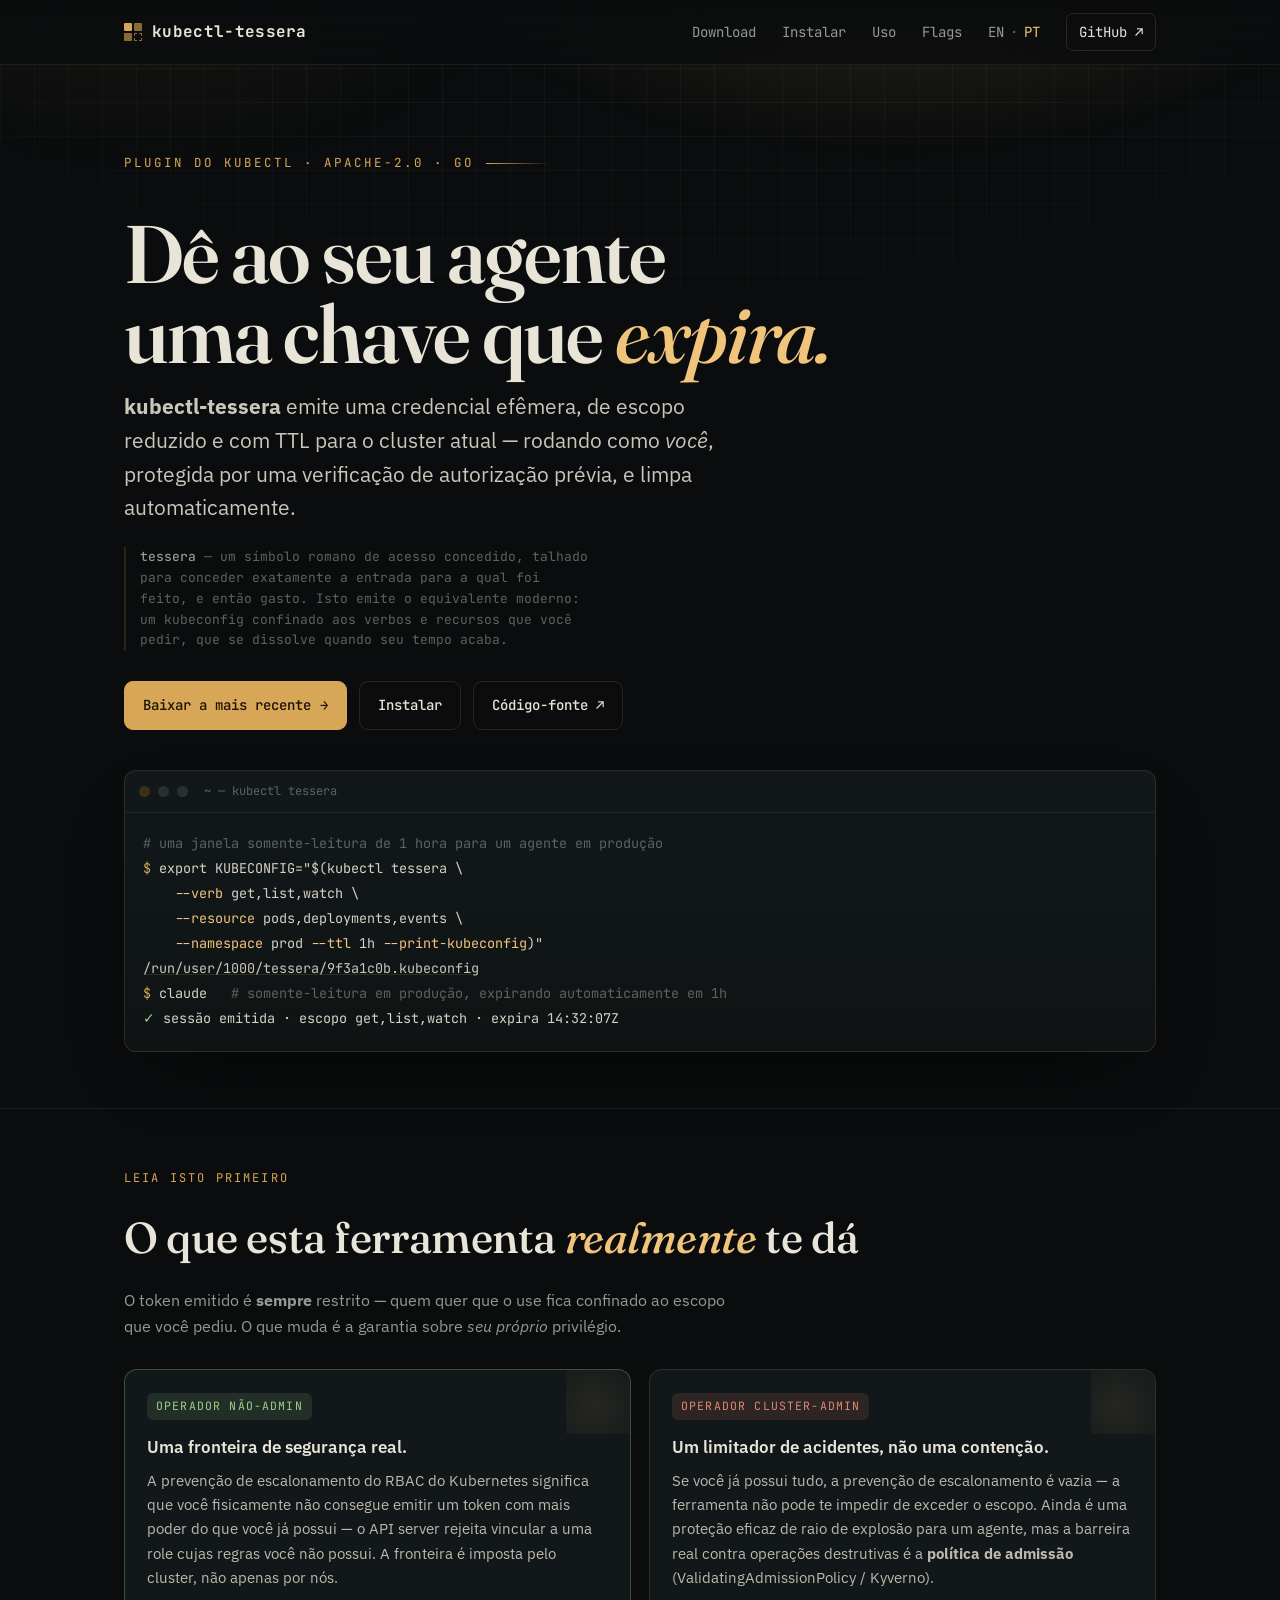
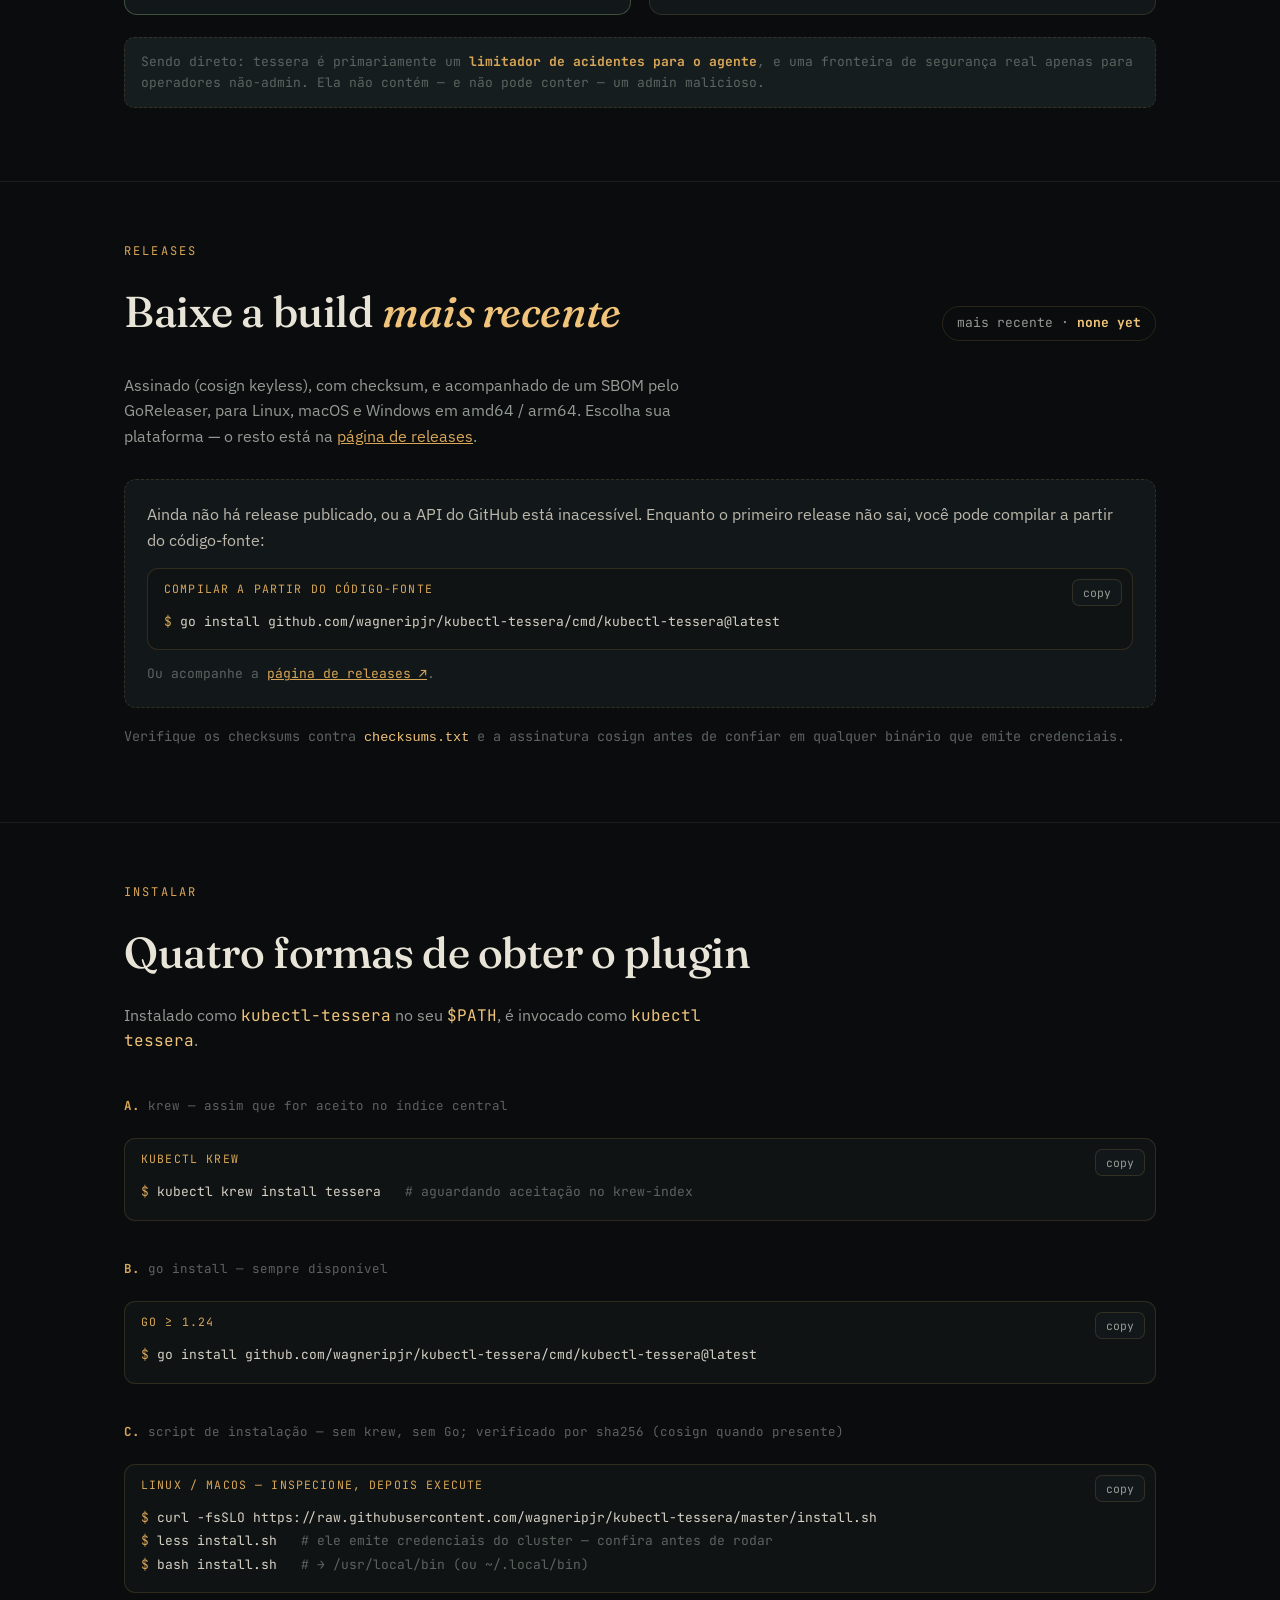
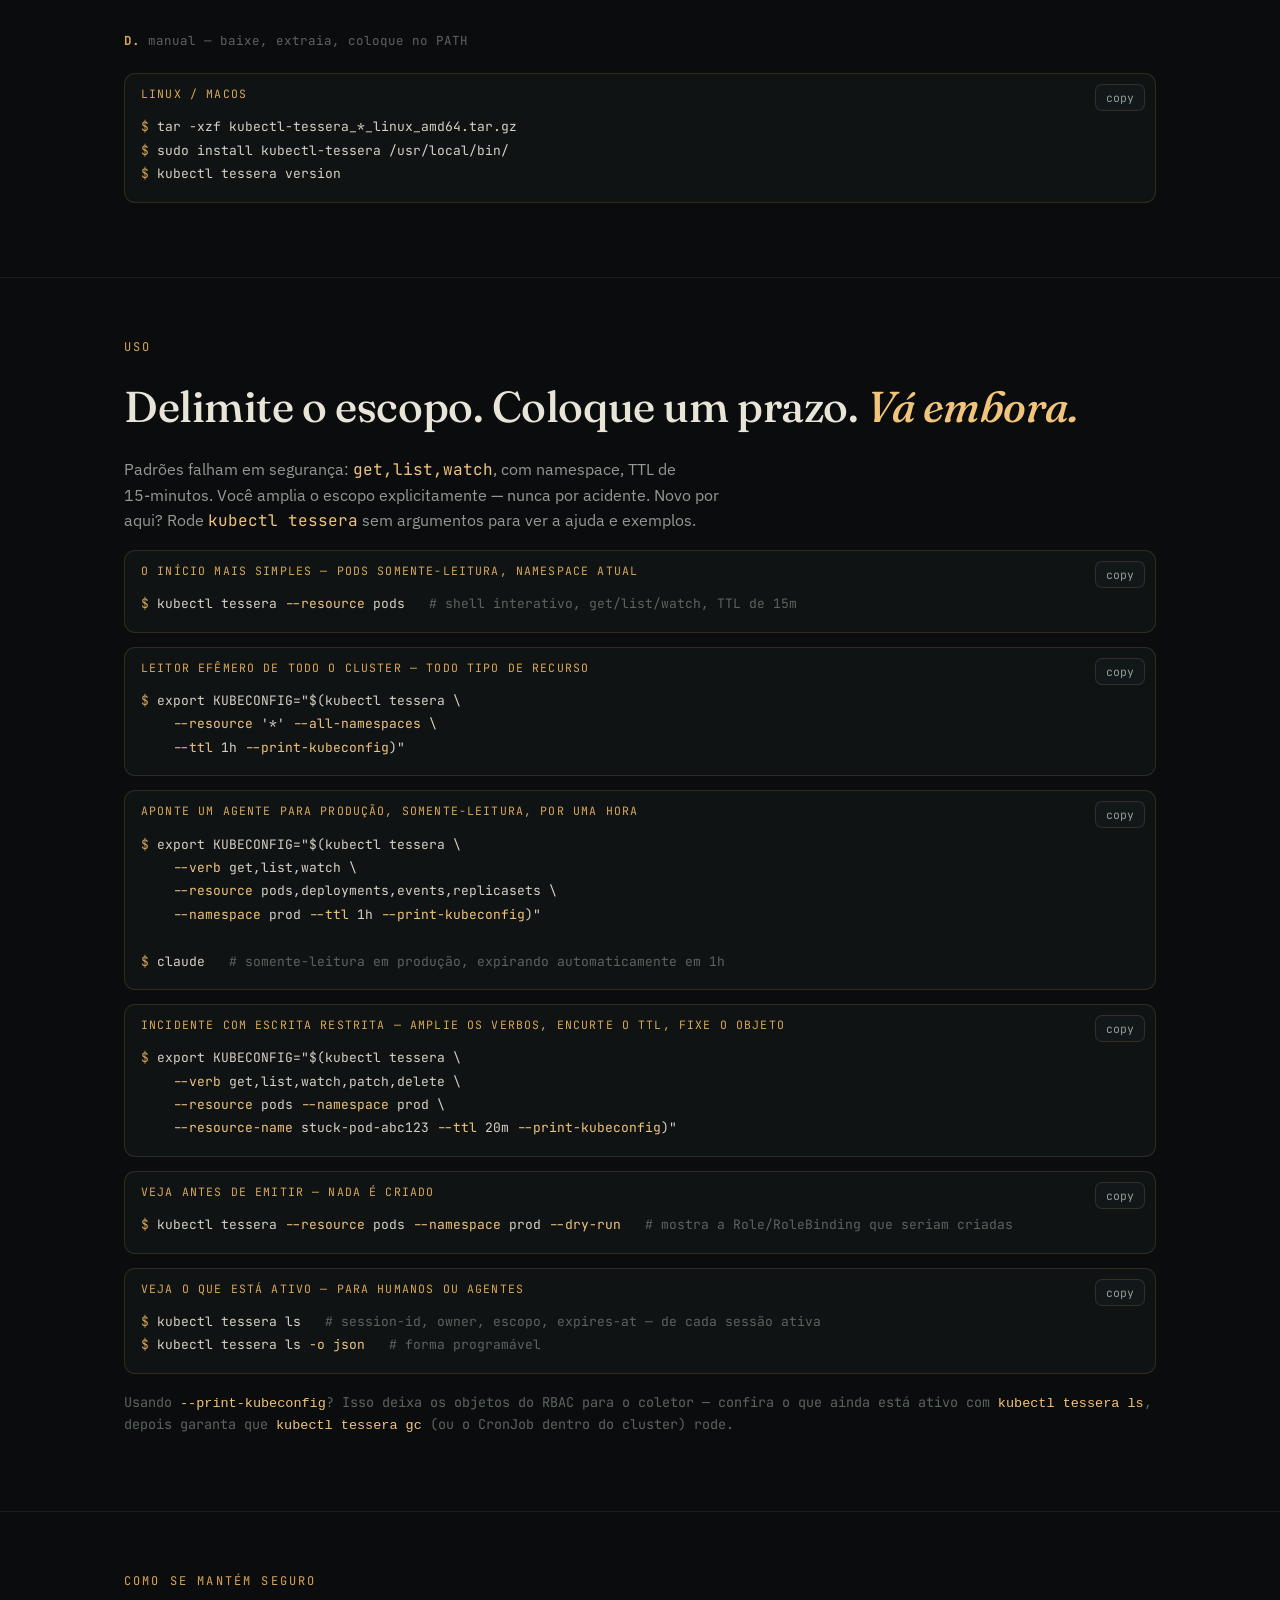
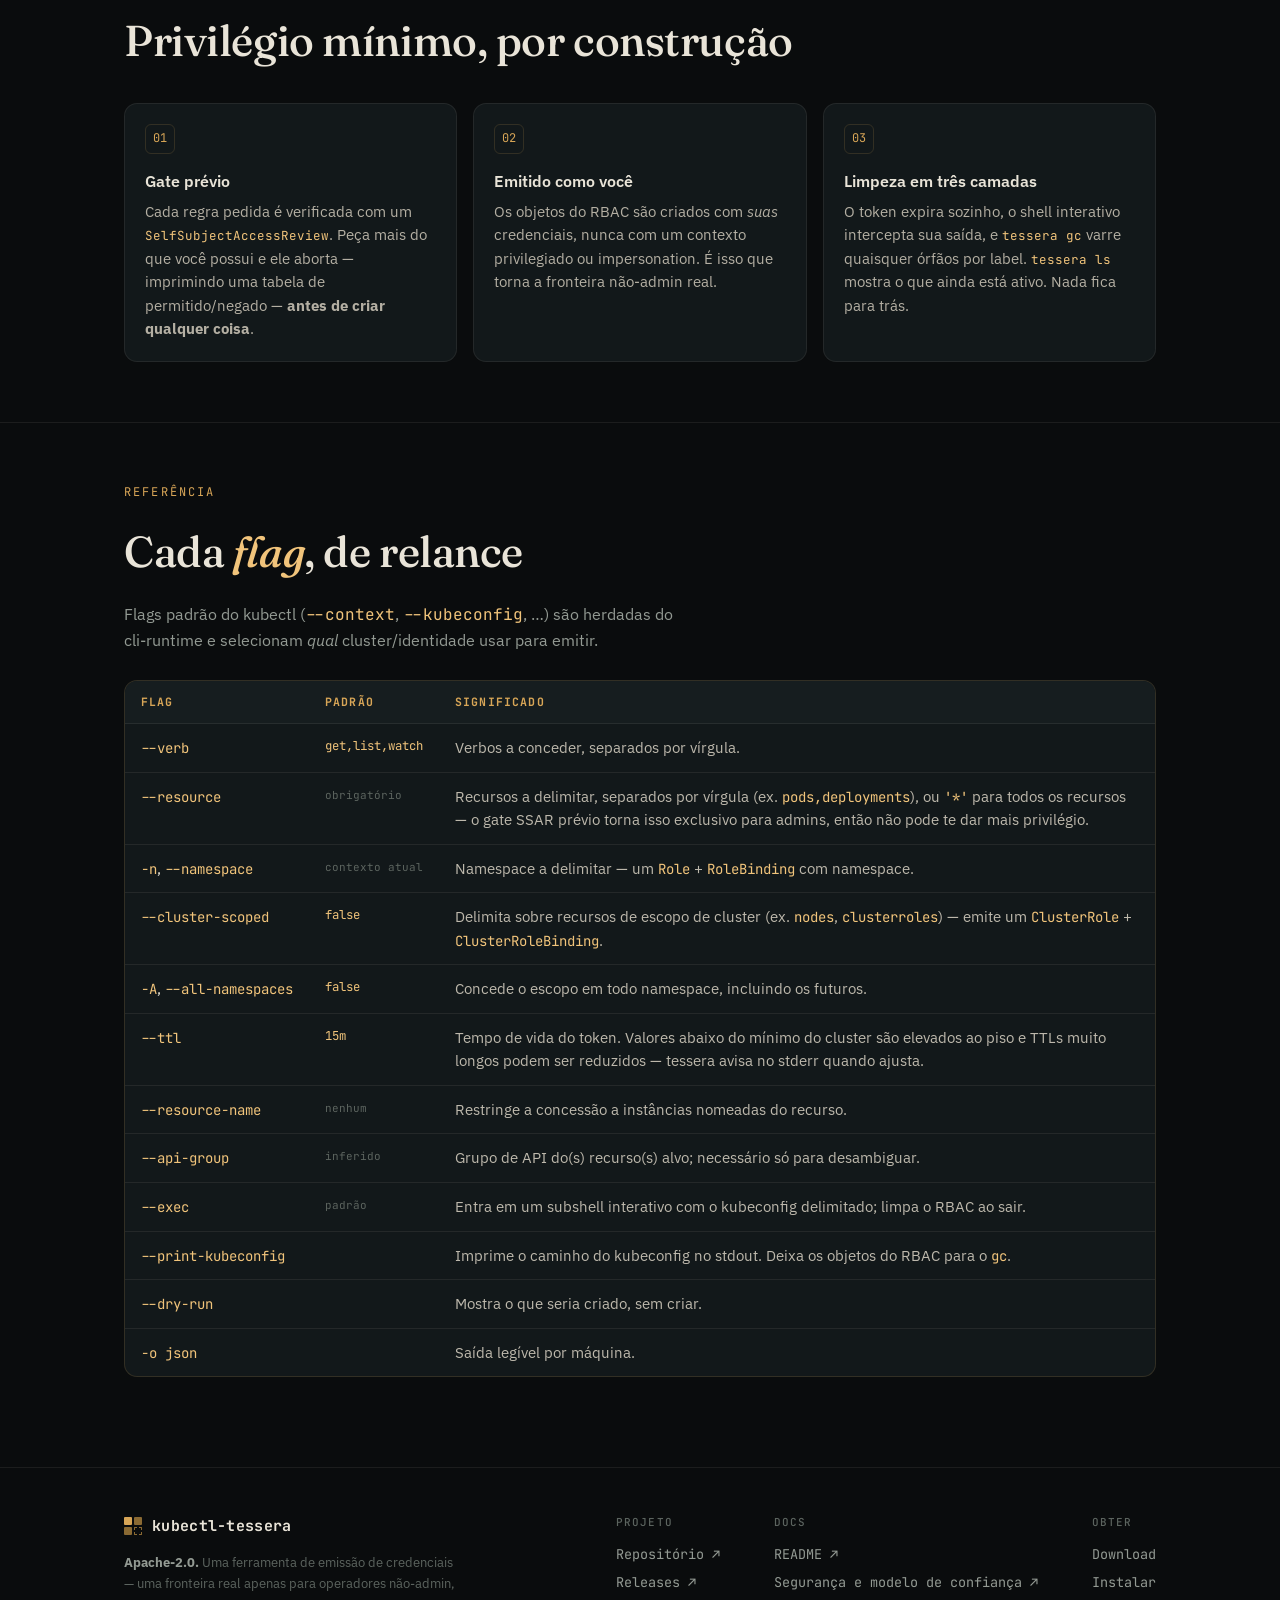
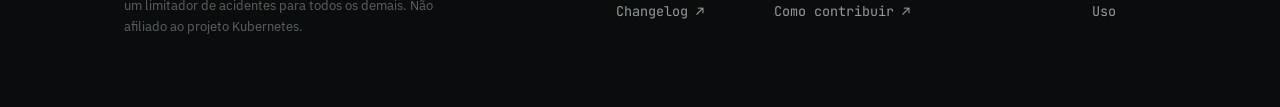
==== site/pt-br/index.html @ c0b5199f "docs: fix stale site content and add pt-BR translation Site had drifted from the shipped tool: tesse" ====
<!doctype html>
<html lang="pt-BR">
<head>
<meta charset="utf-8" />
<meta name="viewport" content="width=device-width, initial-scale=1" />
<title>kubectl-tessera — credenciais Kubernetes efêmeras e de escopo reduzido</title>
<meta name="description" content="Um plugin do kubectl que emite credenciais Kubernetes efêmeras, de escopo reduzido e com TTL — como o usuário que o invoca, com um gate de autorização prévio e limpeza automática." />
<meta property="og:title" content="kubectl-tessera" />
<meta property="og:description" content="Dê ao seu agente uma chave que expira. Kubeconfigs efêmeros, de privilégio mínimo e autolimpantes." />
<meta property="og:type" content="website" />
<link rel="preconnect" href="https://fonts.googleapis.com" />
<link rel="preconnect" href="https://fonts.gstatic.com" crossorigin />
<link href="https://fonts.googleapis.com/css2?family=Fraunces:opsz,wght@9..144,400;9..144,500;9..144,600;9..144,900&family=IBM+Plex+Sans:wght@400;500;600&family=JetBrains+Mono:wght@400;500;700&display=swap" rel="stylesheet" />
<link rel="stylesheet" href="../assets/tessera.css" />
<link rel="alternate" hreflang="en" href="https://wagneripjr.github.io/kubectl-tessera/" />
<link rel="alternate" hreflang="pt-BR" href="https://wagneripjr.github.io/kubectl-tessera/pt-br/" />
<link rel="alternate" hreflang="x-default" href="https://wagneripjr.github.io/kubectl-tessera/" />
</head>
<body>

<header class="nav">
  <div class="wrap">
    <a class="brand" href="#top"><span class="glyph"><i></i><i></i><i></i><i></i></span>kubectl&#8209;tessera</a>
    <nav>
      <a href="#download" class="hide-sm">Download</a>
      <a href="#install" class="hide-sm">Instalar</a>
      <a href="#usage" class="hide-sm">Uso</a>
      <a href="#flags" class="hide-sm">Flags</a>
      <span class="lang"><a href="../">EN</a> &#183; <span class="active">PT</span></span>
      <a class="ghub" href="https://github.com/wagneripjr/kubectl-tessera" target="_blank" rel="noopener">GitHub &#8599;</a>
    </nav>
  </div>
</header>

<main id="top">
  <!-- HERO -->
  <section class="hero"><div class="wrap">
    <div class="eyebrow rise">plugin do kubectl &#183; Apache&#8209;2.0 &#183; Go</div>
    <h1 class="rise" style="animation-delay:.05s">Dê ao seu agente<br>uma chave que <em>expira.</em></h1>
    <p class="lede rise" style="animation-delay:.12s">
      <b>kubectl&#8209;tessera</b> emite uma credencial efêmera, de escopo reduzido e com TTL para o cluster
      atual &#8212; rodando como <em>você</em>, protegida por uma verificação de autorização prévia, e limpa automaticamente.
    </p>
    <p class="etymtag rise" style="animation-delay:.18s">
      <b>tessera</b> &#8212; um símbolo romano de acesso concedido, talhado para conceder exatamente a entrada
      para a qual foi feito, e então gasto. Isto emite o equivalente moderno: um kubeconfig confinado aos
      verbos e recursos que você pedir, que se dissolve quando seu tempo acaba.
    </p>
    <div class="cta rise" style="animation-delay:.24s">
      <a class="btn primary" href="#download">Baixar a mais recente <span class="arr">&#8594;</span></a>
      <a class="btn ghost" href="#install">Instalar</a>
      <a class="btn ghost" href="https://github.com/wagneripjr/kubectl-tessera" target="_blank" rel="noopener">Código&#8209;fonte &#8599;</a>
    </div>

    <div class="term rise" style="animation-delay:.32s" aria-hidden="true">
      <div class="bar"><span class="dot a"></span><span class="dot"></span><span class="dot"></span>
        <span class="name">~ &#8212; kubectl tessera</span></div>
<pre><span class="cmt"># uma janela somente-leitura de 1 hora para um agente em produção</span>
<span class="pmpt">$</span> export KUBECONFIG="$(kubectl tessera \
    <span class="flag">--verb</span> get,list,watch \
    <span class="flag">--resource</span> pods,deployments,events \
    <span class="flag">--namespace</span> prod <span class="flag">--ttl</span> 1h <span class="flag">--print-kubeconfig</span>)"
<span class="path">/run/user/1000/tessera/9f3a1c0b.kubeconfig</span>
<span class="pmpt">$</span> claude   <span class="cmt"># somente-leitura em produção, expirando automaticamente em 1h</span>
<span class="ok">&#10003;</span> sessão emitida &#183; escopo get,list,watch &#183; expira 14:32:07Z</pre>
    </div>
  </div></section>

  <!-- CAVEAT / TRUST MODEL -->
  <section class="blk" id="trust"><div class="wrap">
    <div class="kicker">Leia isto primeiro</div>
    <h2>O que esta ferramenta <em>realmente</em> te dá</h2>
    <p class="sub">O token emitido é <b>sempre</b> restrito &#8212; quem quer que o use fica confinado ao escopo
      que você pediu. O que muda é a garantia sobre <i>seu próprio</i> privilégio.</p>
    <div class="trust">
      <div class="card good"><div class="corner"></div>
        <span class="tag">operador não&#8209;admin</span>
        <h3>Uma fronteira de segurança real.</h3>
        <p>A prevenção de escalonamento do RBAC do Kubernetes significa que você fisicamente não consegue
          emitir um token com mais poder do que você já possui &#8212; o API server rejeita vincular a uma
          role cujas regras você não possui. A fronteira é imposta pelo cluster, não apenas por nós.</p>
      </div>
      <div class="card warn"><div class="corner"></div>
        <span class="tag">operador cluster&#8209;admin</span>
        <h3>Um limitador de acidentes, não uma contenção.</h3>
        <p>Se você já possui tudo, a prevenção de escalonamento é vazia &#8212; a ferramenta não pode te
          impedir de exceder o escopo. Ainda é uma proteção eficaz de raio de explosão para um agente, mas
          a barreira real contra operações destrutivas é a <b>política de admissão</b> (ValidatingAdmissionPolicy / Kyverno).</p>
      </div>
    </div>
    <p class="honest">Sendo direto: tessera é primariamente um <b>limitador de acidentes para o agente</b>, e
      uma fronteira de segurança real apenas para operadores não&#8209;admin. Ela não contém &#8212; e não pode conter &#8212; um admin malicioso.</p>
  </div></section>

  <!-- DOWNLOAD -->
  <section class="blk" id="download"><div class="wrap">
    <div class="kicker">Releases</div>
    <div class="dlhead">
      <h2>Baixe a build <em>mais recente</em></h2>
      <span class="verbadge" id="verbadge">mais recente&nbsp;&#183;&nbsp;<b id="vertag">verificando&#8230;</b></span>
    </div>
    <p class="sub">Assinado (cosign keyless), com checksum, e acompanhado de um SBOM pelo GoReleaser, para
      Linux, macOS e Windows em amd64 / arm64. Escolha sua plataforma &#8212; o resto está na
      <a href="https://github.com/wagneripjr/kubectl-tessera/releases/latest" target="_blank" rel="noopener" style="color:var(--bronze);text-decoration:underline">página de releases</a>.</p>

    <div id="dlgrid" aria-live="polite"></div>

    <div id="dlfallback">
      <p style="margin:0 0 10px;color:#bdb8ac">Ainda não há release publicado, ou a API do GitHub está
        inacessível. Enquanto o primeiro release não sai, você pode compilar a partir do código&#8209;fonte:</p>
      <div class="cmd"><div class="lbl">compilar a partir do código&#8209;fonte</div>
        <button class="copy" data-copy="go install github.com/wagneripjr/kubectl-tessera/cmd/kubectl-tessera@latest">copy</button>
<pre><span class="pmpt">$</span> go install github.com/wagneripjr/kubectl-tessera/cmd/kubectl-tessera@latest</pre></div>
      <p style="margin:6px 0 0;font-family:var(--mono);font-size:13px;color:var(--faint)">
        Ou acompanhe a <a href="https://github.com/wagneripjr/kubectl-tessera/releases" target="_blank" rel="noopener" style="color:var(--bronze);text-decoration:underline">página de releases &#8599;</a>.</p>
    </div>
    <p class="dlnote">Verifique os checksums contra <code>checksums.txt</code> e a assinatura cosign antes
      de confiar em qualquer binário que emite credenciais.</p>
  </div></section>

  <!-- INSTALL -->
  <section class="blk" id="install"><div class="wrap">
    <div class="kicker">Instalar</div>
    <h2>Quatro formas de obter o plugin</h2>
    <p class="sub">Instalado como <code style="font-family:var(--mono);color:var(--bronze-bright)">kubectl-tessera</code>
      no seu <code style="font-family:var(--mono);color:var(--bronze-bright)">$PATH</code>, é invocado como
      <code style="font-family:var(--mono);color:var(--bronze-bright)">kubectl tessera</code>.</p>

    <div class="imethods">
      <div class="istep"><b>A.</b> krew &#8212; assim que for aceito no índice central</div>
      <div class="cmd"><div class="lbl">kubectl krew</div>
        <button class="copy" data-copy="kubectl krew install tessera">copy</button>
<pre><span class="pmpt">$</span> kubectl krew install tessera   <span class="cmt"># aguardando aceitação no krew-index</span></pre></div>

      <div class="istep"><b>B.</b> go install &#8212; sempre disponível</div>
      <div class="cmd"><div class="lbl">go &#8805; 1.24</div>
        <button class="copy" data-copy="go install github.com/wagneripjr/kubectl-tessera/cmd/kubectl-tessera@latest">copy</button>
<pre><span class="pmpt">$</span> go install github.com/wagneripjr/kubectl-tessera/cmd/kubectl-tessera@latest</pre></div>

      <div class="istep"><b>C.</b> script de instalação &#8212; sem krew, sem Go; verificado por sha256 (cosign quando presente)</div>
      <div class="cmd"><div class="lbl">linux / macOS &#8212; inspecione, depois execute</div>
        <button class="copy" data-copy="curl -fsSLO https://raw.githubusercontent.com/wagneripjr/kubectl-tessera/master/install.sh&#10;less install.sh&#10;bash install.sh">copy</button>
<pre><span class="pmpt">$</span> curl -fsSLO https://raw.githubusercontent.com/wagneripjr/kubectl-tessera/master/install.sh
<span class="pmpt">$</span> less install.sh   <span class="cmt"># ele emite credenciais do cluster &#8212; confira antes de rodar</span>
<span class="pmpt">$</span> bash install.sh   <span class="cmt"># &#8594; /usr/local/bin (ou ~/.local/bin)</span></pre></div>

      <div class="istep"><b>D.</b> manual &#8212; baixe, extraia, coloque no PATH</div>
      <div class="cmd"><div class="lbl">linux / macOS</div>
        <button class="copy" data-copy="tar -xzf kubectl-tessera_*_linux_amd64.tar.gz&#10;sudo install kubectl-tessera /usr/local/bin/&#10;kubectl tessera version">copy</button>
<pre><span class="pmpt">$</span> tar -xzf kubectl-tessera_*_linux_amd64.tar.gz
<span class="pmpt">$</span> sudo install kubectl-tessera /usr/local/bin/
<span class="pmpt">$</span> kubectl tessera version</pre></div>
    </div>
  </div></section>

  <!-- USAGE -->
  <section class="blk" id="usage"><div class="wrap">
    <div class="kicker">Uso</div>
    <h2>Delimite o escopo. Coloque um prazo. <em>Vá embora.</em></h2>
    <p class="sub">Padrões falham em segurança: <code style="font-family:var(--mono);color:var(--bronze-bright)">get,list,watch</code>,
      com namespace, TTL de 15&#8209;minutos. Você amplia o escopo explicitamente &#8212; nunca por acidente.
      Novo por aqui? Rode <code style="font-family:var(--mono);color:var(--bronze-bright)">kubectl tessera</code> sem argumentos para ver a ajuda e exemplos.</p>

    <div class="cmd"><div class="lbl">o início mais simples &#8212; pods somente&#8209;leitura, namespace atual</div>
      <button class="copy" data-copy="kubectl tessera --resource pods">copy</button>
<pre><span class="pmpt">$</span> kubectl tessera <span class="flag">--resource</span> pods   <span class="cmt"># shell interativo, get/list/watch, TTL de 15m</span></pre></div>

    <div class="cmd"><div class="lbl">leitor efêmero de todo o cluster &#8212; todo tipo de recurso</div>
      <button class="copy" data-copy="export KUBECONFIG=&quot;$(kubectl tessera \&#10;  --resource '*' --all-namespaces \&#10;  --ttl 1h --print-kubeconfig)&quot;">copy</button>
<pre><span class="pmpt">$</span> export KUBECONFIG="$(kubectl tessera \
    <span class="flag">--resource</span> '*' <span class="flag">--all-namespaces</span> \
    <span class="flag">--ttl</span> 1h <span class="flag">--print-kubeconfig</span>)"</pre></div>

    <div class="cmd"><div class="lbl">aponte um agente para produção, somente&#8209;leitura, por uma hora</div>
      <button class="copy" data-copy="export KUBECONFIG=&quot;$(kubectl tessera \&#10;  --verb get,list,watch \&#10;  --resource pods,deployments,events,replicasets \&#10;  --namespace prod --ttl 1h --print-kubeconfig)&quot;&#10;&#10;claude">copy</button>
<pre><span class="pmpt">$</span> export KUBECONFIG="$(kubectl tessera \
    <span class="flag">--verb</span> get,list,watch \
    <span class="flag">--resource</span> pods,deployments,events,replicasets \
    <span class="flag">--namespace</span> prod <span class="flag">--ttl</span> 1h <span class="flag">--print-kubeconfig</span>)"

<span class="pmpt">$</span> claude   <span class="cmt"># somente-leitura em produção, expirando automaticamente em 1h</span></pre></div>

    <div class="cmd"><div class="lbl">incidente com escrita restrita &#8212; amplie os verbos, encurte o TTL, fixe o objeto</div>
      <button class="copy" data-copy="export KUBECONFIG=&quot;$(kubectl tessera \&#10;  --verb get,list,watch,patch,delete \&#10;  --resource pods --namespace prod \&#10;  --resource-name stuck-pod-abc123 --ttl 20m --print-kubeconfig)&quot;">copy</button>
<pre><span class="pmpt">$</span> export KUBECONFIG="$(kubectl tessera \
    <span class="flag">--verb</span> get,list,watch,patch,delete \
    <span class="flag">--resource</span> pods <span class="flag">--namespace</span> prod \
    <span class="flag">--resource-name</span> stuck-pod-abc123 <span class="flag">--ttl</span> 20m <span class="flag">--print-kubeconfig</span>)"</pre></div>

    <div class="cmd"><div class="lbl">veja antes de emitir &#8212; nada é criado</div>
      <button class="copy" data-copy="kubectl tessera --resource pods --namespace prod --dry-run">copy</button>
<pre><span class="pmpt">$</span> kubectl tessera <span class="flag">--resource</span> pods <span class="flag">--namespace</span> prod <span class="flag">--dry-run</span>   <span class="cmt"># mostra a Role/RoleBinding que seriam criadas</span></pre></div>

    <div class="cmd"><div class="lbl">veja o que está ativo &#8212; para humanos ou agentes</div>
      <button class="copy" data-copy="kubectl tessera ls&#10;kubectl tessera ls -o json">copy</button>
<pre><span class="pmpt">$</span> kubectl tessera ls   <span class="cmt"># session-id, owner, escopo, expires-at &#8212; de cada sessão ativa</span>
<span class="pmpt">$</span> kubectl tessera ls <span class="flag">-o json</span>   <span class="cmt"># forma programável</span></pre></div>

    <p class="dlnote">Usando <code>--print-kubeconfig</code>? Isso deixa os objetos do RBAC para o coletor
      &#8212; confira o que ainda está ativo com <code>kubectl tessera ls</code>,
      depois garanta que <code>kubectl tessera gc</code>
      (ou o CronJob dentro do cluster) rode.</p>
  </div></section>

  <!-- HOW -->
  <section class="blk" id="how"><div class="wrap">
    <div class="kicker">Como se mantém seguro</div>
    <h2>Privilégio mínimo, por construção</h2>
    <div class="tiles">
      <div class="tile"><div class="n">01</div><h4>Gate prévio</h4>
        <p>Cada regra pedida é verificada com um <code>SelfSubjectAccessReview</code>. Peça mais do que
          você possui e ele aborta &#8212; imprimindo uma tabela de permitido/negado &#8212; <b>antes de criar qualquer coisa</b>.</p></div>
      <div class="tile"><div class="n">02</div><h4>Emitido como você</h4>
        <p>Os objetos do RBAC são criados com <i>suas</i> credenciais, nunca com um contexto privilegiado
          ou impersonation. É isso que torna a fronteira não&#8209;admin real.</p></div>
      <div class="tile"><div class="n">03</div><h4>Limpeza em três camadas</h4>
        <p>O token expira sozinho, o shell interativo intercepta sua saída, e <code>tessera gc</code> varre
          quaisquer órfãos por label. <code>tessera ls</code> mostra o que ainda está ativo. Nada fica para trás.</p></div>
    </div>
  </div></section>

  <!-- FLAGS -->
  <section class="blk" id="flags"><div class="wrap">
    <div class="kicker">Referência</div>
    <h2>Cada <em>flag</em>, de relance</h2>
    <p class="sub">Flags padrão do kubectl (<code style="font-family:var(--mono);color:var(--bronze-bright)">--context</code>,
      <code style="font-family:var(--mono);color:var(--bronze-bright)">--kubeconfig</code>, &#8230;) são herdadas do
      cli&#8209;runtime e selecionam <i>qual</i> cluster/identidade usar para emitir.</p>
    <div class="flagtable-wrap">
      <table class="flagtable">
        <thead><tr><th>Flag</th><th>Padrão</th><th>Significado</th></tr></thead>
        <tbody>
          <tr><td><code>--verb</code></td><td><code>get,list,watch</code></td><td>Verbos a conceder, separados por vírgula.</td></tr>
          <tr><td><code>--resource</code></td><td><i>obrigatório</i></td><td>Recursos a delimitar, separados por vírgula (ex. <code>pods,deployments</code>), ou <code>'*'</code> para todos os recursos &#8212; o gate SSAR prévio torna isso exclusivo para admins, então não pode te dar mais privilégio.</td></tr>
          <tr><td><code>-n</code>, <code>--namespace</code></td><td><i>contexto atual</i></td><td>Namespace a delimitar &#8212; um <code>Role</code> + <code>RoleBinding</code> com namespace.</td></tr>
          <tr><td><code>--cluster-scoped</code></td><td><code>false</code></td><td>Delimita sobre recursos de escopo de cluster (ex. <code>nodes</code>, <code>clusterroles</code>) &#8212; emite um <code>ClusterRole</code> + <code>ClusterRoleBinding</code>.</td></tr>
          <tr><td><code>-A</code>, <code>--all-namespaces</code></td><td><code>false</code></td><td>Concede o escopo em todo namespace, incluindo os futuros.</td></tr>
          <tr><td><code>--ttl</code></td><td><code>15m</code></td><td>Tempo de vida do token. Valores abaixo do mínimo do cluster são elevados ao piso e TTLs muito longos podem ser reduzidos &#8212; tessera avisa no stderr quando ajusta.</td></tr>
          <tr><td><code>--resource-name</code></td><td><i>nenhum</i></td><td>Restringe a concessão a instâncias nomeadas do recurso.</td></tr>
          <tr><td><code>--api-group</code></td><td><i>inferido</i></td><td>Grupo de API do(s) recurso(s) alvo; necessário só para desambiguar.</td></tr>
          <tr><td><code>--exec</code></td><td><i>padrão</i></td><td>Entra em um subshell interativo com o kubeconfig delimitado; limpa o RBAC ao sair.</td></tr>
          <tr><td><code>--print-kubeconfig</code></td><td></td><td>Imprime o caminho do kubeconfig no stdout. Deixa os objetos do RBAC para o <code>gc</code>.</td></tr>
          <tr><td><code>--dry-run</code></td><td></td><td>Mostra o que seria criado, sem criar.</td></tr>
          <tr><td><code>-o json</code></td><td></td><td>Saída legível por máquina.</td></tr>
        </tbody>
      </table>
    </div>
  </div></section>
</main>

<footer><div class="wrap"><div class="grid">
  <div>
    <a class="brand" href="#top" style="font-size:15px"><span class="glyph"><i></i><i></i><i></i><i></i></span>kubectl&#8209;tessera</a>
    <p class="fine" style="margin-top:14px"><b>Apache&#8209;2.0.</b> Uma ferramenta de emissão de credenciais
      &#8212; uma fronteira real apenas para operadores não&#8209;admin, um limitador de acidentes para todos os
      demais. Não afiliado ao projeto Kubernetes.</p>
  </div>
  <div class="cols">
    <div><h5>Projeto</h5>
      <a href="https://github.com/wagneripjr/kubectl-tessera" target="_blank" rel="noopener">Repositório &#8599;</a>
      <a href="https://github.com/wagneripjr/kubectl-tessera/releases" target="_blank" rel="noopener">Releases &#8599;</a>
      <a href="https://github.com/wagneripjr/kubectl-tessera/blob/master/CHANGELOG.md" target="_blank" rel="noopener">Changelog &#8599;</a>
    </div>
    <div><h5>Docs</h5>
      <a href="https://github.com/wagneripjr/kubectl-tessera#readme" target="_blank" rel="noopener">README &#8599;</a>
      <a href="https://github.com/wagneripjr/kubectl-tessera/blob/master/SECURITY.md" target="_blank" rel="noopener">Segurança e modelo de confiança &#8599;</a>
      <a href="https://github.com/wagneripjr/kubectl-tessera/blob/master/CONTRIBUTING.md" target="_blank" rel="noopener">Como contribuir &#8599;</a>
    </div>
    <div><h5>Obter</h5>
      <a href="#download">Download</a><a href="#install">Instalar</a><a href="#usage">Uso</a>
    </div>
  </div>
</div></div></footer>

<script src="../assets/tessera.js"></script>
</body>
</html>
---- site/assets/tessera.css ----
:root{
  --ink:#0a0c0d; --ink-2:#0f1314; --panel:#12181a; --panel-2:#161d1f;
  --text:#e9e4d8; --muted:#939a93; --faint:#5c645f;
  --bronze:#d8a657; --bronze-bright:#f1c47b; --bronze-deep:#8a6a33;
  --allow:#9ccf8a; --deny:#e0876f;
  --line:rgba(216,166,87,.16); --line-soft:rgba(233,228,216,.08);
  --mono:"JetBrains Mono",ui-monospace,SFMono-Regular,Menlo,monospace;
  --sans:"IBM Plex Sans",system-ui,sans-serif;
  --serif:"Fraunces",Georgia,serif;
  --maxw:1080px;
}
*{box-sizing:border-box}
html{scroll-behavior:smooth}
body{
  margin:0;background:var(--ink);color:var(--text);font-family:var(--sans);
  font-size:16px;line-height:1.6;-webkit-font-smoothing:antialiased;
  overflow-x:hidden;
}
/* tessera mosaic texture + bronze glow */
body::before{
  content:"";position:fixed;inset:0;z-index:0;pointer-events:none;
  background-image:
    linear-gradient(var(--line-soft) 1px,transparent 1px),
    linear-gradient(90deg,var(--line-soft) 1px,transparent 1px);
  background-size:34px 34px;
  mask-image:radial-gradient(120% 80% at 50% -10%,#000 30%,transparent 75%);
  opacity:.6;
}
body::after{
  content:"";position:fixed;inset:0 0 auto 0;height:70vh;z-index:0;pointer-events:none;
  background:
    radial-gradient(60% 55% at 70% -8%,rgba(216,166,87,.16),transparent 60%),
    radial-gradient(50% 50% at 12% 0%,rgba(216,166,87,.06),transparent 55%);
}
.wrap{position:relative;z-index:1;max-width:var(--maxw);margin:0 auto;padding:0 24px}
a{color:inherit;text-decoration:none}
::selection{background:var(--bronze);color:#1a1205}

/* nav */
header.nav{position:sticky;top:0;z-index:20;backdrop-filter:blur(8px);
  background:linear-gradient(var(--ink),rgba(10,12,13,.72));border-bottom:1px solid var(--line-soft)}
.nav .wrap{display:flex;align-items:center;justify-content:space-between;height:64px}
.brand{font-family:var(--mono);font-weight:700;letter-spacing:.02em;display:flex;gap:10px;align-items:center}
.brand .glyph{width:18px;height:18px;display:inline-grid;grid-template:repeat(2,1fr)/repeat(2,1fr);gap:2px}
.brand .glyph i{background:var(--bronze-deep);border-radius:1px}
.brand .glyph i:first-child{background:var(--bronze)}
.brand .glyph i:last-child{background:transparent;border:1px dashed var(--bronze-deep)}
.nav nav{display:flex;gap:26px;align-items:center;font-size:14px;font-family:var(--mono)}
.nav nav a{color:var(--muted);transition:color .2s}
.nav nav a:hover{color:var(--bronze-bright)}
.nav .ghub{color:var(--text);border:1px solid var(--line);padding:7px 12px;border-radius:7px}
.nav .ghub:hover{border-color:var(--bronze);background:rgba(216,166,87,.06)}
.nav .lang{display:flex;gap:6px;align-items:center;color:var(--faint)}
.nav .lang a{color:var(--muted)}
.nav .lang a:hover{color:var(--bronze-bright)}
.nav .lang .active{color:var(--bronze-bright);pointer-events:none}
@media(max-width:680px){.nav nav a.hide-sm{display:none}}

/* hero */
.hero{padding:88px 0 56px}
.eyebrow{font-family:var(--mono);font-size:12.5px;letter-spacing:.16em;text-transform:uppercase;
  color:var(--bronze);display:flex;gap:12px;align-items:center}
.eyebrow::after{content:"";height:1px;flex:0 0 64px;background:linear-gradient(90deg,var(--bronze),transparent)}
h1{font-family:var(--serif);font-optical-sizing:auto;font-weight:600;
  font-size:clamp(2.6rem,7vw,5.1rem);line-height:.98;letter-spacing:-.02em;margin:.5em 0 .2em}
h1 em{font-style:italic;color:var(--bronze-bright);font-weight:500}
.lede{font-size:clamp(1.05rem,2.2vw,1.32rem);color:#cbc6ba;max-width:46ch;margin:0 0 14px}
.etymtag{font-family:var(--mono);font-size:13px;color:var(--faint);max-width:58ch;
  border-left:2px solid var(--line);padding-left:14px;margin:22px 0 30px}
.etymtag b{color:var(--muted);font-weight:500}
.cta{display:flex;flex-wrap:wrap;gap:12px;align-items:center}
.btn{font-family:var(--mono);font-size:14px;font-weight:500;padding:12px 18px;border-radius:9px;
  border:1px solid var(--line);transition:.2s;cursor:pointer;display:inline-flex;gap:9px;align-items:center}
.btn.primary{background:var(--bronze);color:#1a1205;border-color:var(--bronze)}
.btn.primary:hover{background:var(--bronze-bright);transform:translateY(-1px)}
.btn.ghost:hover{border-color:var(--bronze);color:var(--bronze-bright);background:rgba(216,166,87,.05)}
.btn .arr{transition:transform .2s}.btn:hover .arr{transform:translateX(3px)}

/* hero terminal */
.term{margin-top:40px;border:1px solid var(--line);border-radius:12px;overflow:hidden;
  background:linear-gradient(180deg,var(--panel),var(--ink-2));box-shadow:0 30px 80px -40px rgba(0,0,0,.8)}
.term .bar{display:flex;align-items:center;gap:8px;padding:11px 14px;border-bottom:1px solid var(--line-soft);
  font-family:var(--mono);font-size:12px;color:var(--faint)}
.term .bar .dot{width:11px;height:11px;border-radius:50%;background:#2a302f}
.term .bar .dot.a{background:#3a2f1a}.term .bar .name{margin-left:8px}
.term pre{margin:0;padding:18px 18px 20px;font-family:var(--mono);font-size:13.5px;line-height:1.85;
  overflow-x:auto;color:#d6d1c5}
.term .pmpt{color:var(--bronze)}
.term .flag{color:var(--bronze-bright)}
.term .cmt{color:var(--faint)}
.term .ok{color:var(--allow)}
.term .path{color:#cbc6ba;text-decoration:underline;text-decoration-color:var(--line)}

/* section scaffold */
section.blk{padding:60px 0;border-top:1px solid var(--line-soft)}
.kicker{font-family:var(--mono);font-size:12px;letter-spacing:.18em;text-transform:uppercase;color:var(--bronze)}
h2{font-family:var(--serif);font-weight:500;font-size:clamp(1.8rem,4vw,2.7rem);letter-spacing:-.01em;margin:.35em 0 .25em}
h2 em{font-style:italic;color:var(--bronze-bright)}
.sub{color:var(--muted);max-width:62ch}

/* caveat */
.trust{display:grid;grid-template-columns:1fr 1fr;gap:18px;margin-top:30px}
@media(max-width:720px){.trust{grid-template-columns:1fr}}
.card{border:1px solid var(--line);border-radius:13px;padding:22px 22px 20px;background:var(--panel);position:relative;overflow:hidden}
.card .tag{font-family:var(--mono);font-size:11.5px;letter-spacing:.1em;text-transform:uppercase;
  padding:4px 9px;border-radius:6px;display:inline-block;margin-bottom:12px}
.card.good{border-color:rgba(156,207,138,.3)}
.card.good .tag{background:rgba(156,207,138,.12);color:var(--allow)}
.card.warn .tag{background:rgba(224,135,111,.12);color:var(--deny)}
.card h3{font-family:var(--sans);font-weight:600;font-size:1.08rem;margin:.1em 0 .4em}
.card p{color:#bdb8ac;font-size:.95rem;margin:.3em 0}
.card .corner{position:absolute;right:-26px;top:-26px;width:90px;height:90px;
  background:radial-gradient(circle at 30% 70%,rgba(216,166,87,.10),transparent 70%)}
.honest{margin-top:22px;font-family:var(--mono);font-size:13px;color:var(--faint);
  background:var(--panel-2);border:1px dashed var(--line);border-radius:10px;padding:14px 16px}
.honest b{color:var(--bronze)}

/* downloads */
.dlhead{display:flex;flex-wrap:wrap;gap:14px;align-items:baseline;justify-content:space-between}
.verbadge{font-family:var(--mono);font-size:13px;color:var(--muted);border:1px solid var(--line);
  border-radius:999px;padding:6px 14px}
.verbadge b{color:var(--bronze-bright)}
#dlgrid{display:grid;grid-template-columns:repeat(2,1fr);gap:14px;margin-top:24px}
@media(max-width:720px){#dlgrid{grid-template-columns:1fr}}
.dl{display:flex;align-items:center;justify-content:space-between;gap:14px;border:1px solid var(--line);
  border-radius:12px;padding:16px 18px;background:var(--panel);transition:.18s}
.dl:hover{border-color:var(--bronze);background:var(--panel-2);transform:translateY(-2px)}
.dl .os{font-family:var(--mono);font-weight:500}
.dl .os small{display:block;color:var(--faint);font-size:12px;font-weight:400;letter-spacing:.04em}
.dl.rec{border-color:var(--bronze);box-shadow:inset 0 0 0 1px rgba(216,166,87,.25)}
.dl.rec .os::after{content:"your platform";font-family:var(--mono);font-size:10.5px;letter-spacing:.08em;
  text-transform:uppercase;color:var(--bronze);margin-left:10px;border:1px solid var(--line);padding:2px 7px;border-radius:5px}
.dl .get{font-family:var(--mono);font-size:13px;color:var(--bronze-bright);white-space:nowrap}
.dlnote{margin-top:18px;color:var(--faint);font-size:13.5px;font-family:var(--mono)}
.dlnote a{color:var(--bronze);text-decoration:underline;text-decoration-color:var(--line)}
.dlnote code{color:var(--bronze-bright)}
#dlfallback{display:none;border:1px dashed var(--line);border-radius:12px;padding:22px;background:var(--panel);margin-top:6px}
#dlfallback.show{display:block}

/* install + usage command blocks */
.cmd{position:relative;border:1px solid var(--line);border-radius:11px;background:var(--ink-2);margin:14px 0;overflow:hidden}
.cmd .lbl{font-family:var(--mono);font-size:11.5px;letter-spacing:.1em;text-transform:uppercase;color:var(--bronze);
  padding:11px 16px 0}
.cmd pre{margin:0;padding:12px 16px 16px;font-family:var(--mono);font-size:13px;line-height:1.8;overflow-x:auto;color:#d6d1c5}
.cmd .pmpt{color:var(--bronze);user-select:none}
.cmd .flag{color:var(--bronze-bright)}
.cmd .cmt{color:var(--faint)}
.cmd code{font-family:var(--mono);color:var(--bronze-bright)}
.copy{position:absolute;top:10px;right:10px;font-family:var(--mono);font-size:11.5px;color:var(--muted);
  background:var(--panel);border:1px solid var(--line);border-radius:7px;padding:5px 10px;cursor:pointer;transition:.15s}
.copy:hover{color:var(--bronze-bright);border-color:var(--bronze)}
.copy.done{color:var(--allow);border-color:rgba(156,207,138,.4)}
.imethods{display:grid;grid-template-columns:1fr;gap:6px;margin-top:24px}
.istep{font-family:var(--mono);font-size:12.5px;color:var(--faint);margin:18px 0 2px}
.istep b{color:var(--bronze)}

/* how it works tiles */
.tiles{display:grid;grid-template-columns:repeat(3,1fr);gap:16px;margin-top:28px}
@media(max-width:760px){.tiles{grid-template-columns:1fr}}
.tile{border:1px solid var(--line-soft);border-radius:13px;padding:20px;background:var(--panel);position:relative}
.tile .n{font-family:var(--mono);font-size:12px;color:var(--bronze);border:1px solid var(--line);border-radius:6px;
  width:30px;height:30px;display:grid;place-items:center;margin-bottom:14px}
.tile h4{font-family:var(--sans);font-weight:600;font-size:1.02rem;margin:0 0 .35em}
.tile p{color:#b4afa3;font-size:.92rem;margin:0}
.tile code{font-family:var(--mono);font-size:.85em;color:var(--bronze-bright)}

/* flag reference table */
.flagtable-wrap{margin-top:26px;border:1px solid var(--line);border-radius:13px;overflow-x:auto;background:var(--panel)}
table.flagtable{width:100%;border-collapse:collapse;font-size:.92rem}
.flagtable th,.flagtable td{padding:12px 16px;text-align:left;vertical-align:top;border-bottom:1px solid var(--line-soft)}
.flagtable tr:last-child td{border-bottom:none}
.flagtable th{font-family:var(--mono);font-size:11.5px;letter-spacing:.1em;text-transform:uppercase;color:var(--bronze);
  background:var(--panel-2);white-space:nowrap}
.flagtable td:first-child{white-space:nowrap}
.flagtable td:nth-child(2){white-space:nowrap;color:var(--muted);font-family:var(--mono);font-size:.88em}
.flagtable td:nth-child(3){color:#bdb8ac}
.flagtable code{font-family:var(--mono);color:var(--bronze-bright);font-size:.95em}
.flagtable i{color:var(--faint);font-style:normal;font-family:var(--mono);font-size:.85em}

/* footer */
footer{border-top:1px solid var(--line-soft);padding:46px 0 60px;margin-top:30px}
footer .grid{display:flex;flex-wrap:wrap;gap:30px;justify-content:space-between;align-items:flex-start}
footer .cols{display:flex;gap:54px;flex-wrap:wrap;font-family:var(--mono);font-size:13.5px}
footer .cols h5{color:var(--faint);font-weight:500;text-transform:uppercase;letter-spacing:.1em;font-size:11px;margin:0 0 12px}
footer .cols a{display:block;color:var(--muted);margin:7px 0;transition:color .15s}
footer .cols a:hover{color:var(--bronze-bright)}
footer .fine{color:var(--faint);font-size:12.5px;max-width:42ch;line-height:1.7}
footer .fine b{color:var(--muted)}

/* entrance */
.rise{opacity:0;transform:translateY(14px);animation:rise .8s cubic-bezier(.2,.7,.2,1) forwards}
@keyframes rise{to{opacity:1;transform:none}}
@media(prefers-reduced-motion:reduce){.rise{animation:none;opacity:1;transform:none}}
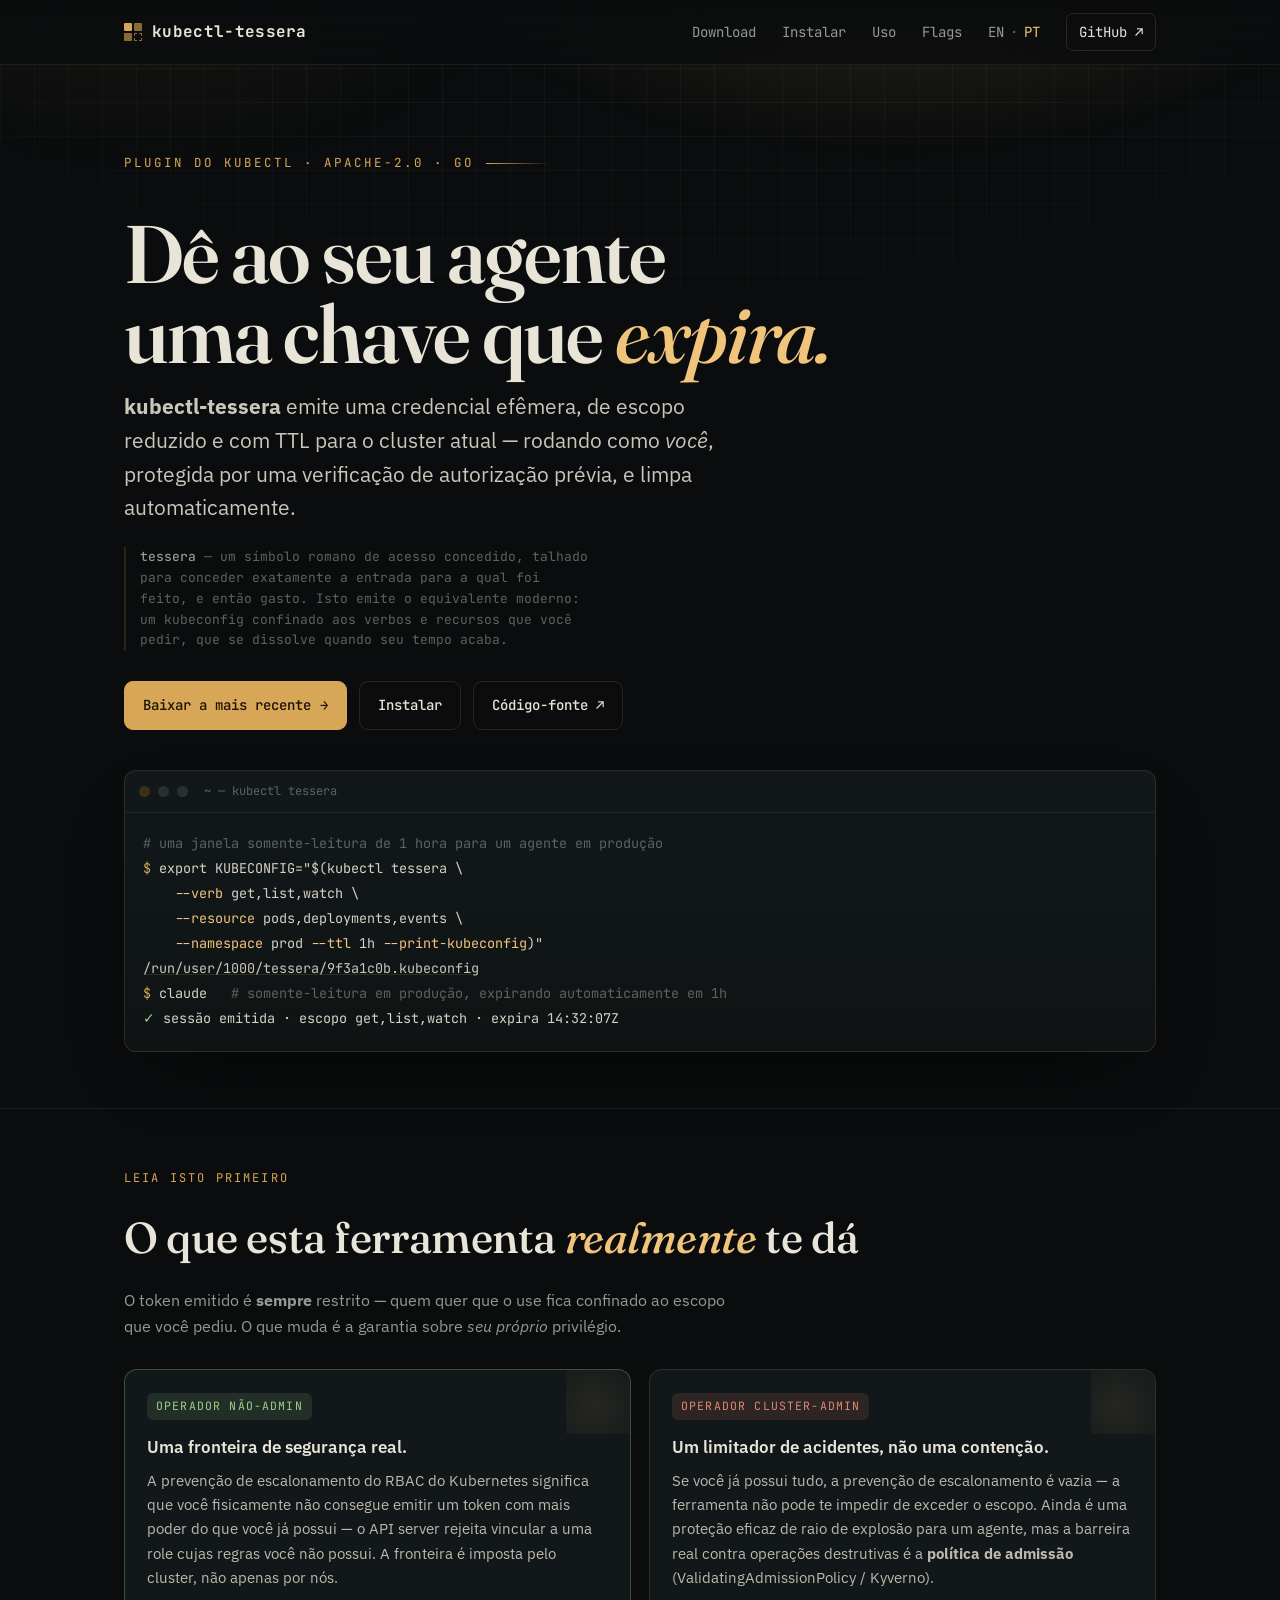
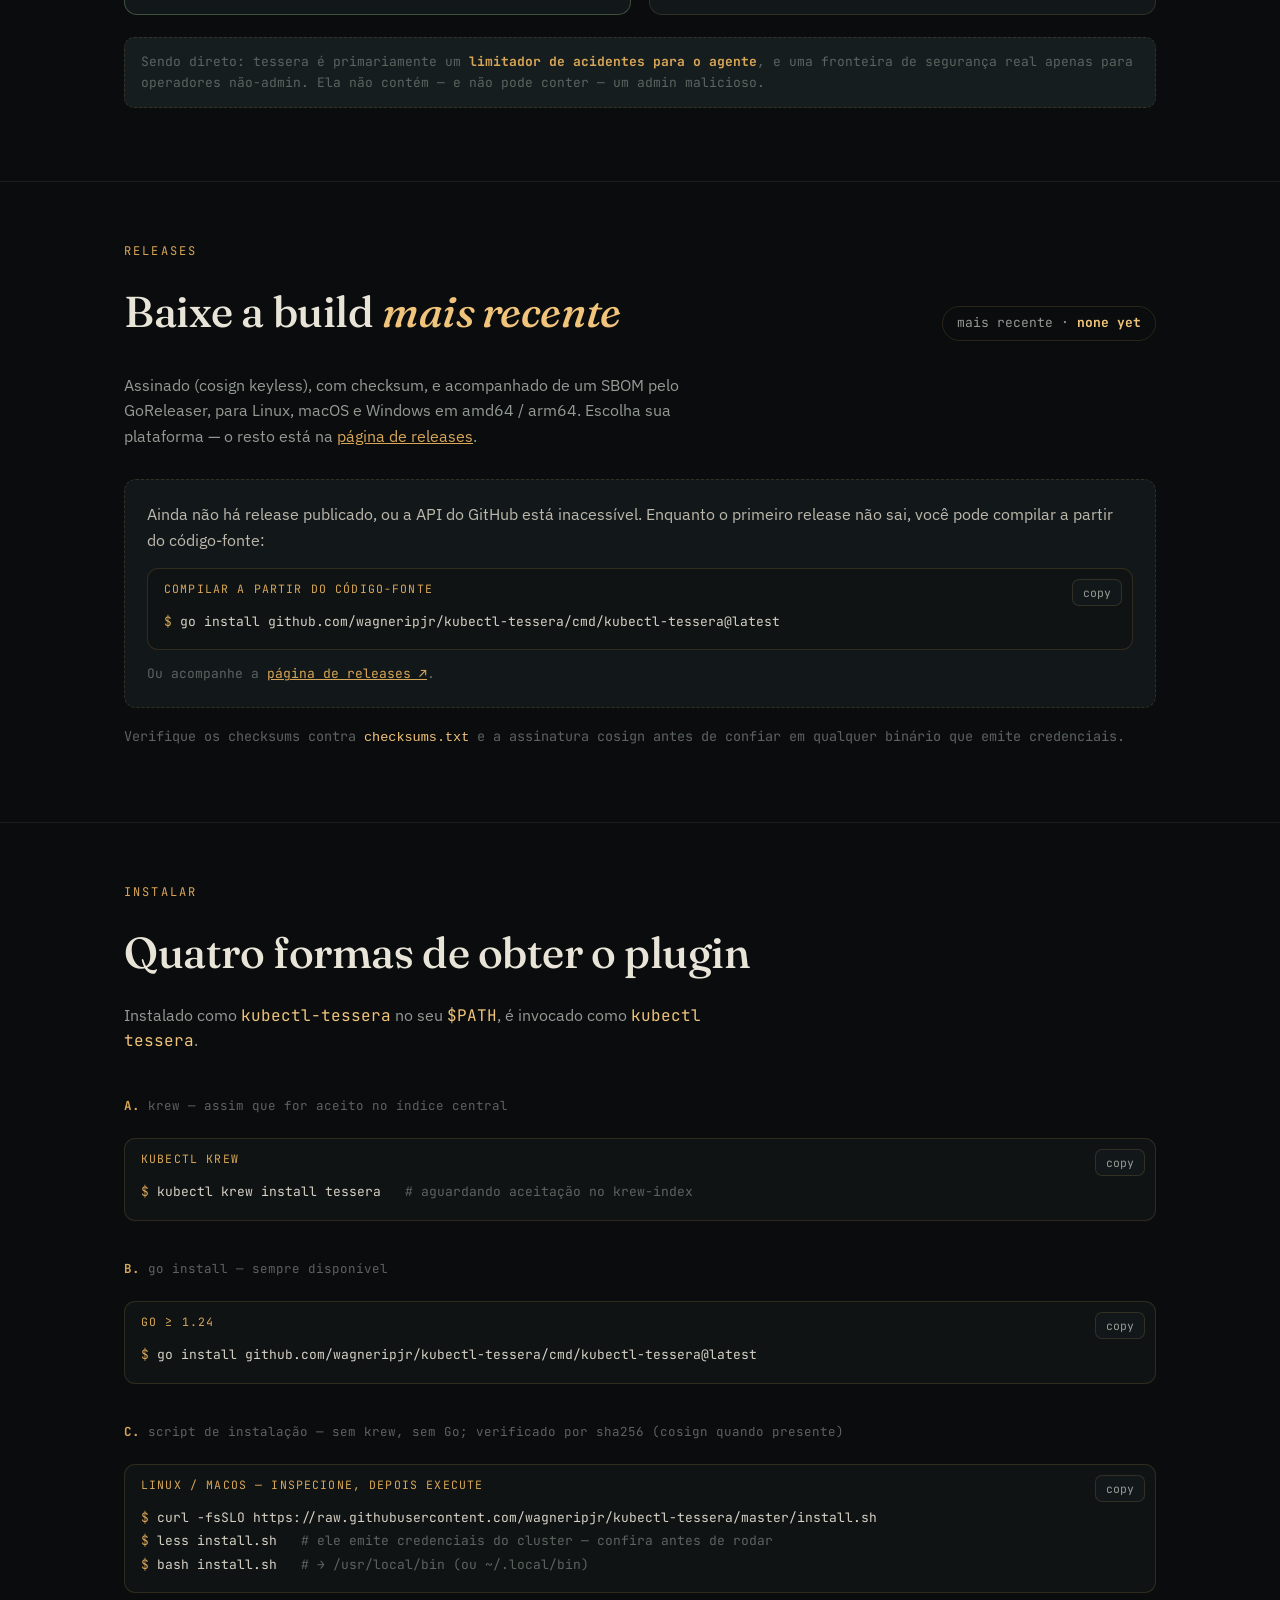
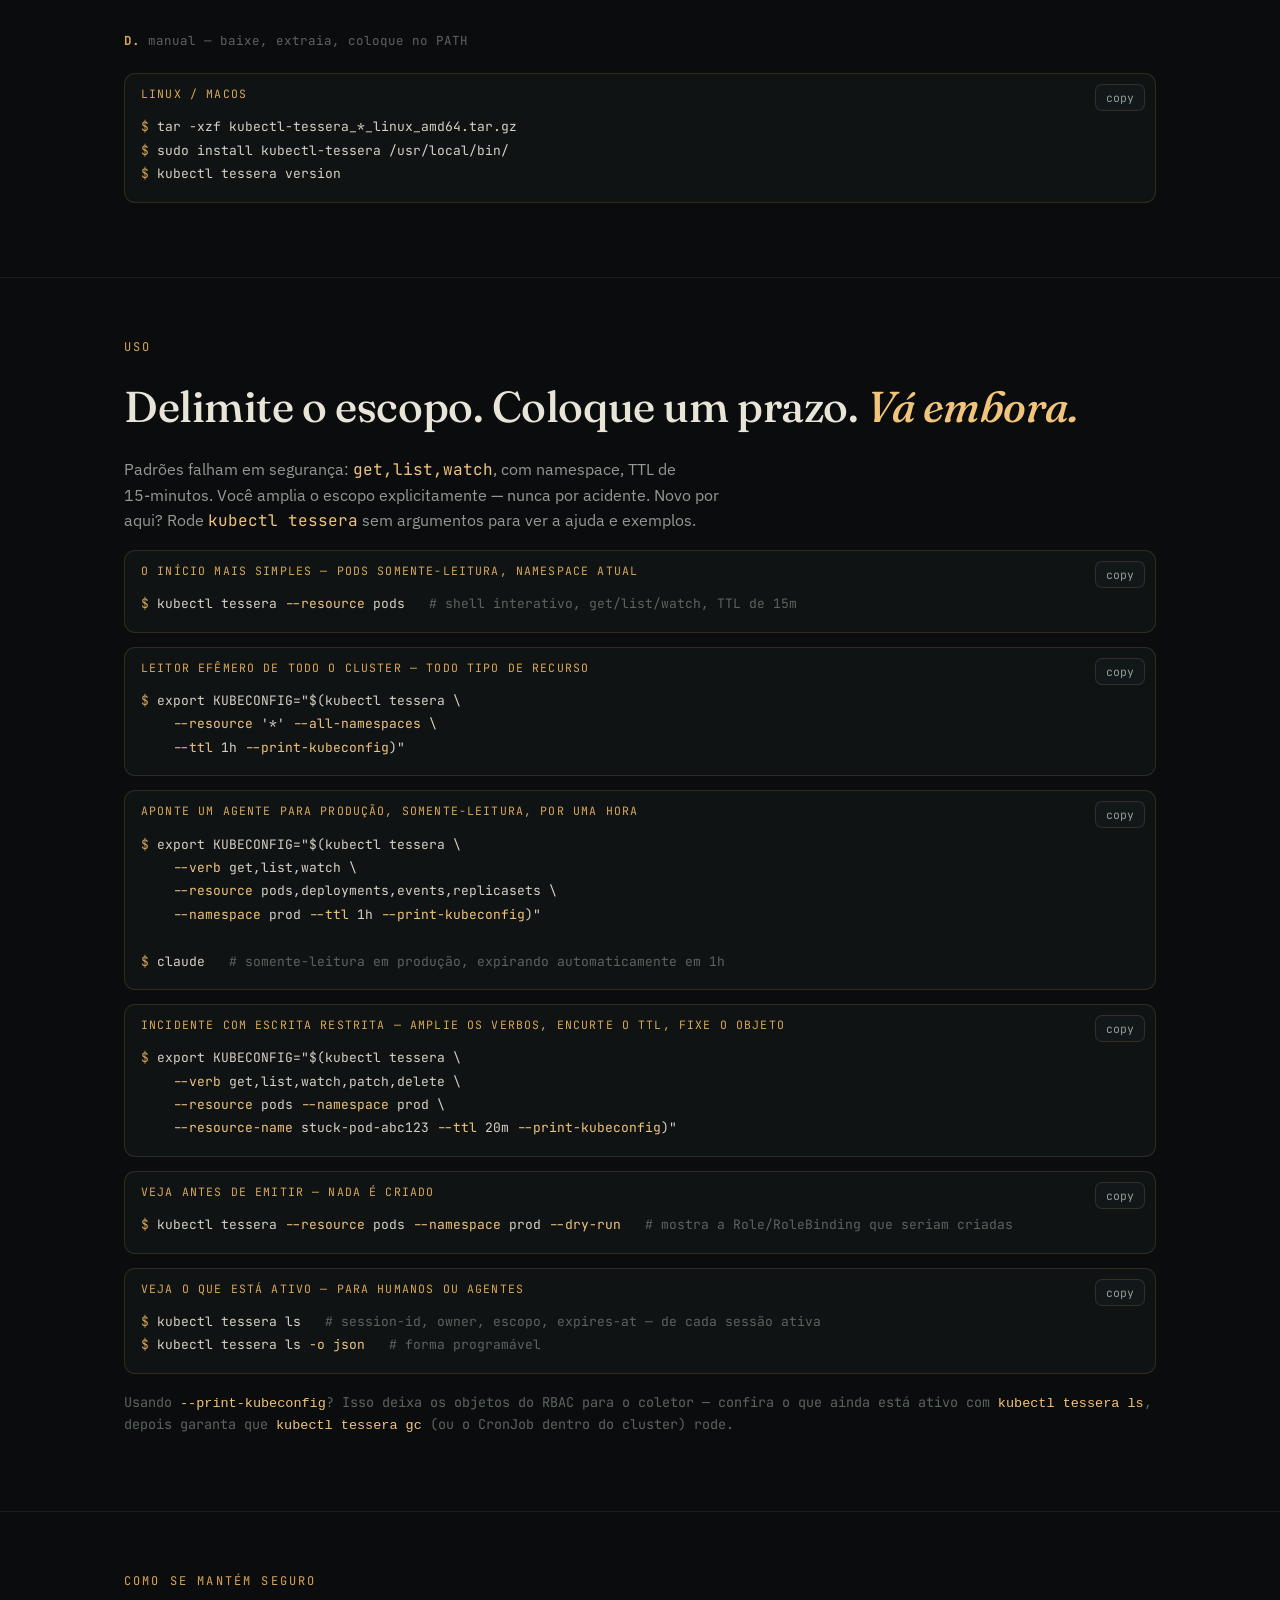
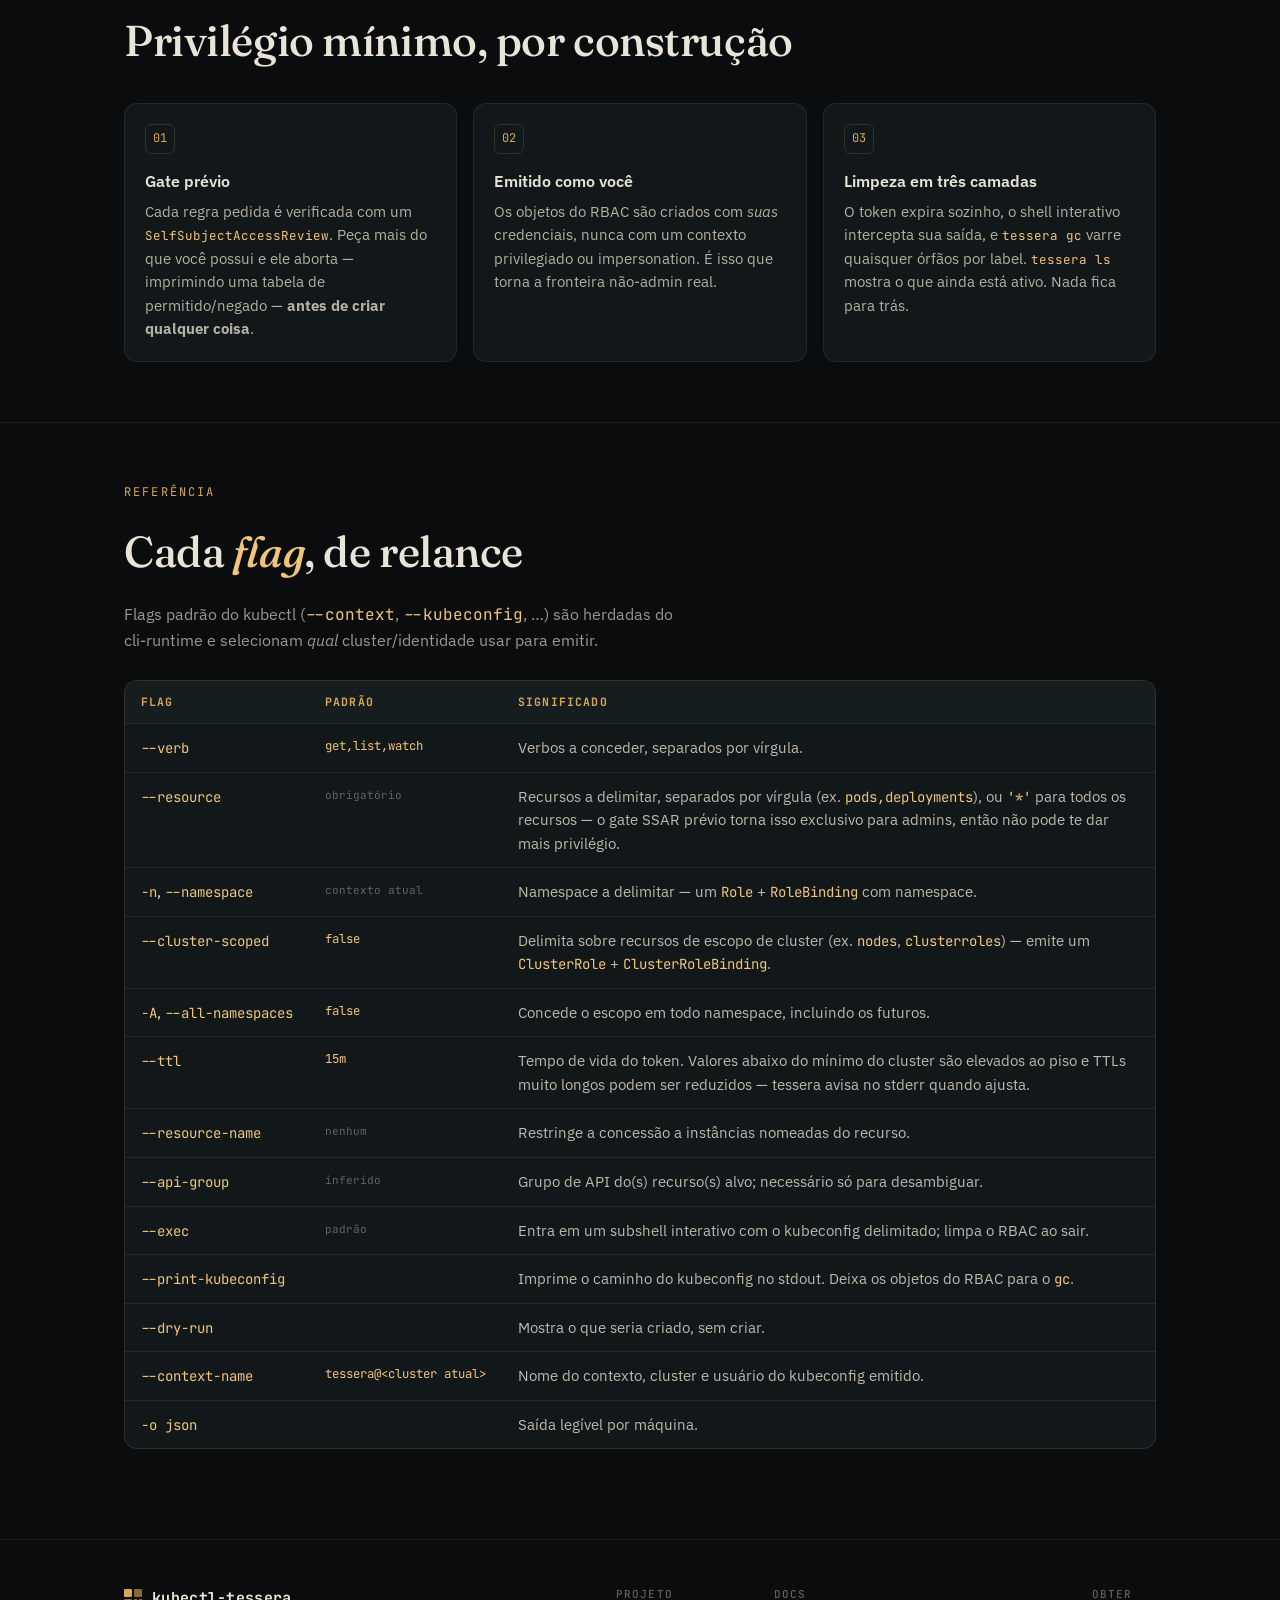
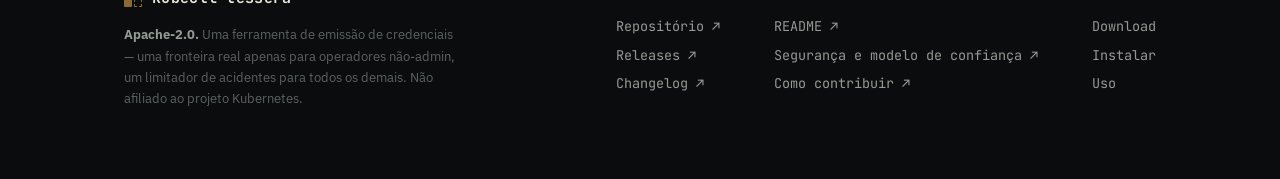
==== commit fd0bb2da: "feat(cli): name minted kubeconfig tessera@<cluster> with --context-name override so agents can tell " ====
--- a/site/pt-br/index.html
+++ b/site/pt-br/index.html
@@ -241,6 +241,7 @@
           <tr><td><code>--exec</code></td><td><i>padrão</i></td><td>Entra em um subshell interativo com o kubeconfig delimitado; limpa o RBAC ao sair.</td></tr>
           <tr><td><code>--print-kubeconfig</code></td><td></td><td>Imprime o caminho do kubeconfig no stdout. Deixa os objetos do RBAC para o <code>gc</code>.</td></tr>
           <tr><td><code>--dry-run</code></td><td></td><td>Mostra o que seria criado, sem criar.</td></tr>
+          <tr><td><code>--context-name</code></td><td><code>tessera@&lt;cluster atual&gt;</code></td><td>Nome do contexto, cluster e usuário do kubeconfig emitido.</td></tr>
           <tr><td><code>-o json</code></td><td></td><td>Saída legível por máquina.</td></tr>
         </tbody>
       </table>
